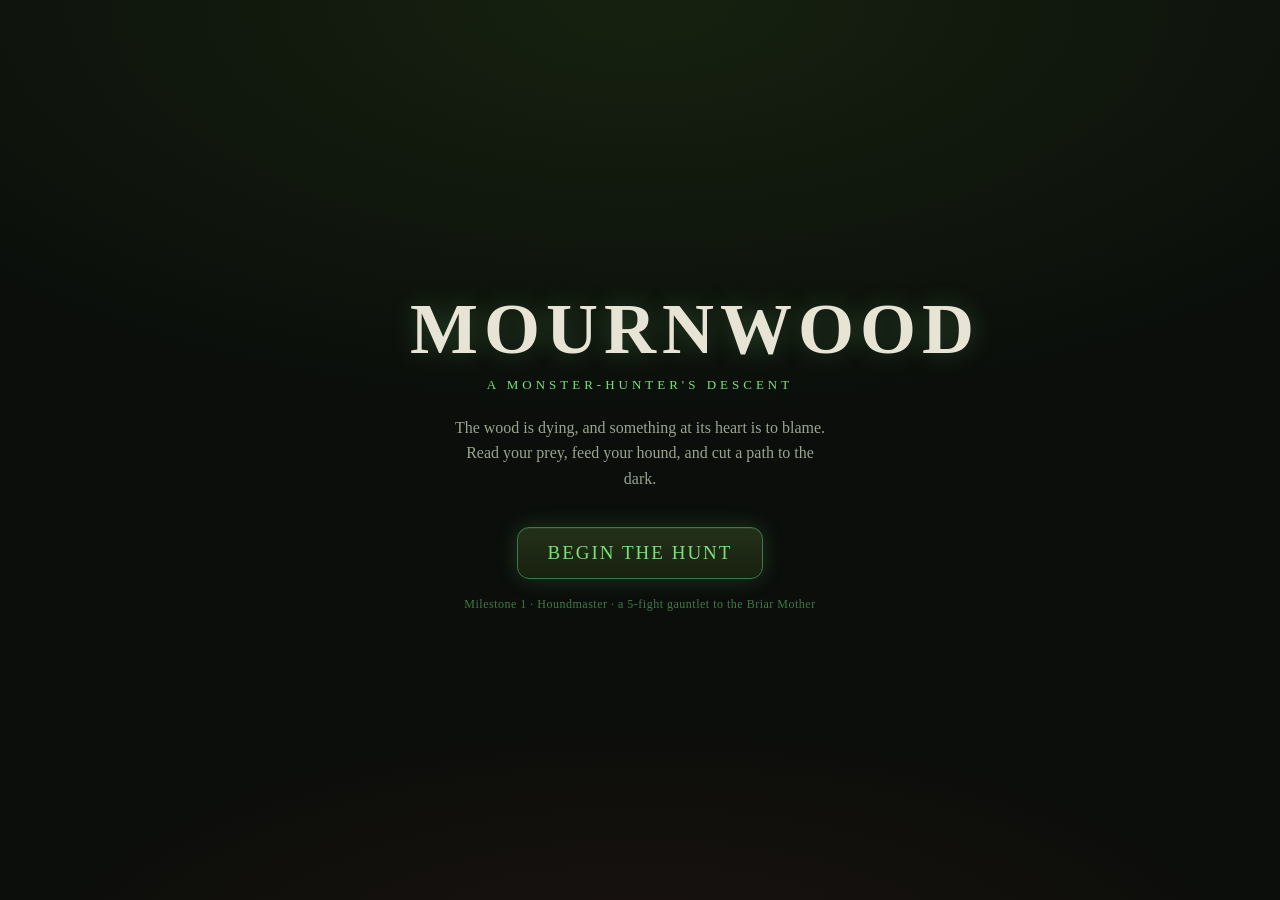
==== index.html @ 26a88653 "Milestone 1: core combat that feels great (Houndmaster) Op-based combat engine (reused from old game" ====
<!DOCTYPE html>
<html lang="en">
<head>
  <meta charset="UTF-8" />
  <meta name="viewport" content="width=device-width, initial-scale=1.0, maximum-scale=1.0, user-scalable=no, viewport-fit=cover" />
  <meta name="theme-color" content="#0c0f0c" />
  <title>Mournwood</title>
  <link rel="manifest" href="./manifest.json" />
  <link rel="icon" href="./icon.svg" />
  <link rel="stylesheet" href="./css/style.css" />
</head>
<body>
  <div id="app"></div>
  <script type="module" src="./js/main.js"></script>
</body>
</html>
---- css/style.css ----
/* Mournwood — grim woodcut, ash & ink, one witchfire-green accent. Phone-first portrait. */
:root {
  --bg: #0b0e0b; --bg2: #11160f; --panel: #161c14; --panel2: #1d2519;
  --ink: #0a0c09; --bone: #e7e4d6; --dim: #9aa48f; --line: #2c351f;
  --witch: #79e07a; --witch-dim: #3f7a45; --blood: #c5524a; --gold: #d8b15a;
}
* { margin: 0; padding: 0; box-sizing: border-box; -webkit-tap-highlight-color: transparent; }
html, body { height: 100%; background: var(--bg); color: var(--bone);
  font-family: 'Iowan Old Style', 'Palatino Linotype', Georgia, serif; overflow: hidden; }
#app { position: fixed; inset: 0; }
button { font-family: inherit; cursor: pointer; }

.screen { position: absolute; inset: 0; display: flex; flex-direction: column; }

/* ---------- title / overlays ---------- */
.screen.title, .screen.over, .screen.reward {
  align-items: center; justify-content: center; text-align: center; padding: 24px;
  background:
    radial-gradient(120% 80% at 50% 0%, #16210f 0%, transparent 60%),
    radial-gradient(100% 60% at 50% 110%, #1a120f 0%, transparent 55%), var(--bg);
}
.titlewrap { max-width: 460px; }
.logo { font-size: clamp(40px, 13vw, 72px); letter-spacing: 6px; font-weight: 700;
  color: var(--bone); text-shadow: 0 0 24px rgba(121,224,122,.25); }
.logo.small { font-size: clamp(26px, 8vw, 40px); color: var(--witch); }
.sub { color: var(--witch); letter-spacing: 4px; text-transform: uppercase; font-size: 13px; margin-top: 6px; }
.blurb { color: var(--dim); margin: 22px auto; line-height: 1.6; max-width: 380px; }
.m1note { color: var(--witch-dim); font-size: 12px; margin-top: 18px; letter-spacing: .5px; }
.big { margin-top: 14px; background: linear-gradient(180deg, #233019, #18210f);
  color: var(--witch); border: 1px solid var(--witch-dim); border-radius: 12px;
  padding: 14px 30px; font-size: 19px; letter-spacing: 2px; text-transform: uppercase;
  box-shadow: 0 0 22px rgba(121,224,122,.18), inset 0 1px 0 rgba(255,255,255,.05); }
.big:active { transform: translateY(1px); }

/* reward */
.screen.reward h2 { color: var(--bone); letter-spacing: 2px; }
.screen.reward .next { color: var(--witch); margin: 8px 0; }
.screen.reward .hp { color: var(--dim); font-size: 14px; }
.screen.reward .choose { margin: 18px 0 10px; color: var(--bone); }
.rewardcards { display: flex; gap: 12px; justify-content: center; flex-wrap: wrap; }
.skip { margin-top: 22px; background: transparent; color: var(--dim);
  border: 1px solid var(--line); border-radius: 10px; padding: 10px 20px; }

/* ---------- combat ---------- */
.screen.combat { background:
  radial-gradient(130% 70% at 50% -10%, #18230f 0%, transparent 55%),
  linear-gradient(180deg, #0d120c 0%, #0b0e0b 60%, #120d0c 100%); }
.combat { position: absolute; inset: 0; display: flex; flex-direction: column; }
@keyframes sshake { 0%,100%{transform:translate(0,0)} 25%{transform:translate(-5px,2px)} 50%{transform:translate(4px,-3px)} 75%{transform:translate(-3px,-2px)} }
.combat.screenshake { animation: sshake .3s; }

.enemies { flex: 1 1 auto; display: flex; gap: 12px; justify-content: center; align-items: center;
  padding: 18px 10px 6px; flex-wrap: wrap; align-content: center; }
.enemy { position: relative; width: 124px; padding: 8px 6px 6px; border-radius: 12px;
  background: linear-gradient(180deg, rgba(40,30,28,.5), rgba(20,16,14,.5));
  border: 1px solid #3a2a25; text-align: center; transition: transform .12s, box-shadow .2s, opacity .3s; }
.enemy.targetable { border-color: var(--witch); box-shadow: 0 0 16px rgba(121,224,122,.4); cursor: crosshair; }
.enemy.dead { opacity: 0; transform: scale(.6); pointer-events: none; }
.enemy .intent { font-size: 15px; font-weight: 700; min-height: 20px; color: var(--dim); }
.enemy .intent.i-atk { color: var(--blood); } .enemy .intent.i-def { color: #9ec5ff; }
.enemy .intent.i-buf { color: var(--gold); } .enemy .intent.i-deb { color: var(--witch); }
.enemy .por { font-size: 46px; line-height: 1; filter: drop-shadow(0 3px 4px rgba(0,0,0,.6)); }
.enemy .ename { font-size: 13px; color: var(--bone); margin: 2px 0; }
.traits { display: flex; flex-direction: column; gap: 2px; margin-top: 3px; }
.weak { color: var(--witch); font-size: 10.5px; }
.armor { color: #9ec5ff; font-size: 10.5px; }

.allies { flex: 0 0 auto; display: flex; gap: 12px; align-items: flex-end; justify-content: center; padding: 4px 10px 10px; }
.hound, .player { width: 150px; padding: 8px; border-radius: 12px; text-align: center;
  background: linear-gradient(180deg, rgba(30,40,22,.55), rgba(16,20,12,.55)); border: 1px solid var(--line); }
.hound.downed { opacity: .45; filter: grayscale(1); }
.hound .por, .player .por { font-size: 38px; }
.hound .meta b, .player .meta b { font-size: 13px; display: block; }
.atk { color: var(--blood); font-size: 12px; font-weight: 700; }
.downtag { color: var(--blood); font-size: 11px; font-weight: 700; letter-spacing: 1px; }
.blk { color: #9ec5ff; font-size: 12px; font-weight: 700; }

.bar { position: relative; height: 15px; border-radius: 8px; background: #0c0f0a;
  border: 1px solid var(--line); overflow: hidden; margin: 4px 0 2px; }
.bar .fill { height: 100%; background: linear-gradient(90deg, #3f8f43, #79e07a); transition: width .3s; }
.bar.foe .fill { background: linear-gradient(90deg, #8f3a33, #c5524a); }
.bar span { position: absolute; inset: 0; font-size: 10px; line-height: 15px; color: #fff;
  text-shadow: 0 1px 2px #000; text-align: center; }
.statuses { display: flex; gap: 4px; justify-content: center; flex-wrap: wrap; margin-top: 3px; }
.st { font-size: 11px; background: rgba(0,0,0,.35); border: 1px solid var(--line); border-radius: 6px; padding: 0 4px; }

@keyframes hs { 0%,100%{transform:translateX(0)} 30%{transform:translateX(-6px)} 60%{transform:translateX(5px)} }
.hitshake { animation: hs .25s; }
@keyframes pl { 0%{transform:scale(1)} 40%{transform:scale(1.12); filter:brightness(1.5)} 100%{transform:scale(1)} }
.pulse { animation: pl .35s; }

/* action bar + hud */
.actionbar { flex: 0 0 auto; display: flex; align-items: center; justify-content: space-between;
  padding: 6px 14px; border-top: 1px solid var(--line); background: rgba(8,10,7,.7); }
.hud { display: flex; flex-direction: column; gap: 2px; }
.energy { display: flex; align-items: center; gap: 4px; }
.pip { width: 13px; height: 13px; border-radius: 50%; background: #1c2416; border: 1px solid var(--witch-dim); }
.pip.on { background: radial-gradient(circle at 40% 35%, #b6ffb0, #4caa52); box-shadow: 0 0 8px rgba(121,224,122,.7); }
.elabel { color: var(--witch); font-size: 13px; margin-left: 4px; font-weight: 700; }
.piles { color: var(--dim); font-size: 12px; }
.endturn { background: linear-gradient(180deg, #2a2018, #1a130f); color: var(--gold);
  border: 1px solid #5a4326; border-radius: 10px; padding: 12px 18px; font-size: 16px; letter-spacing: 1px; }
.endturn:disabled { opacity: .4; }

/* hand */
.hand { flex: 0 0 auto; display: flex; gap: 8px; padding: 8px 10px 14px; overflow-x: auto;
  justify-content: safe center; background: linear-gradient(180deg, transparent, rgba(6,8,5,.6));
  box-shadow: inset -22px 0 16px -14px #000, inset 22px 0 16px -14px #000; scrollbar-width: none; }
.hand::-webkit-scrollbar { display: none; }
.card { flex: 0 0 108px; width: 108px; height: 150px; border-radius: 11px; padding: 8px 7px;
  background: linear-gradient(180deg, var(--panel2), var(--panel)); border: 1px solid var(--line);
  position: relative; display: flex; flex-direction: column; transition: transform .12s, box-shadow .15s; }
.card .cost { position: absolute; top: -7px; left: -7px; width: 26px; height: 26px; border-radius: 50%;
  background: radial-gradient(circle at 40% 35%, #2a3a1e, #11160d); border: 1px solid var(--witch-dim);
  color: var(--witch); font-weight: 700; display: flex; align-items: center; justify-content: center; font-size: 14px; }
.card .cname { font-size: 14px; font-weight: 700; color: var(--bone); text-align: center; margin-top: 2px; }
.card .ctype { font-size: 9px; text-transform: uppercase; letter-spacing: 1px; color: var(--dim); text-align: center; margin: 2px 0 5px; }
.card .ctext { font-size: 11px; line-height: 1.35; color: #cdd3c2; text-align: center; flex: 1; }
.card.type-attack { border-color: #5a3a33; } .card.type-skill { border-color: #3a4a55; }
.card.type-power  { border-color: #5a4a2a; } .card.type-curse { border-color: #4a2a4a; filter: grayscale(.4); }
.card.selected { border-color: var(--witch); box-shadow: 0 0 18px rgba(121,224,122,.5); transform: translateY(-10px); }
.card.unplayable { opacity: .5; }
.card:active { transform: translateY(-6px); }

/* floats */
.flt { position: fixed; transform: translate(-50%,-50%); font-weight: 800; font-size: 22px;
  pointer-events: none; z-index: 90; text-shadow: 0 2px 4px #000; animation: rise .9s ease-out forwards; }
@keyframes rise { 0%{opacity:0; transform:translate(-50%,-30%) scale(.6)} 20%{opacity:1} 100%{opacity:0; transform:translate(-50%,-150%) scale(1.1)} }
.flt.dmg { color: #ffd9a0; } .flt.crit { color: var(--witch); font-size: 28px; }
.flt.bleed { color: var(--blood); } .flt.heal { color: #9be38b; }
.flt.blk { color: #9ec5ff; } .flt.block { color: #9ec5ff; font-size: 16px; } .flt.status { color: #e7e4d6; font-size: 18px; }

/* toast */
.toast { position: fixed; top: 12px; left: 50%; transform: translateX(-50%) translateY(-20px);
  max-width: 90vw; background: rgba(10,14,9,.94); border: 1px solid var(--witch-dim); color: var(--bone);
  padding: 9px 16px; border-radius: 10px; font-size: 13px; opacity: 0; transition: all .25s; z-index: 95; text-align: center; }
.toast.show { opacity: 1; transform: translateX(-50%) translateY(0); }

/* end screen */
.endscreen { position: absolute; inset: 0; display: flex; align-items: center; justify-content: center;
  background: radial-gradient(circle at 50% 40%, rgba(10,16,8,.85), rgba(6,7,5,.96)); z-index: 100; }
.endpanel { text-align: center; padding: 30px; }
.endpanel h1 { font-size: 38px; letter-spacing: 3px; }
.endpanel p { color: var(--dim); margin: 14px 0 22px; }
.again { background: linear-gradient(180deg, #233019, #18210f); color: var(--witch);
  border: 1px solid var(--witch-dim); border-radius: 12px; padding: 12px 26px; font-size: 17px; letter-spacing: 1px; }
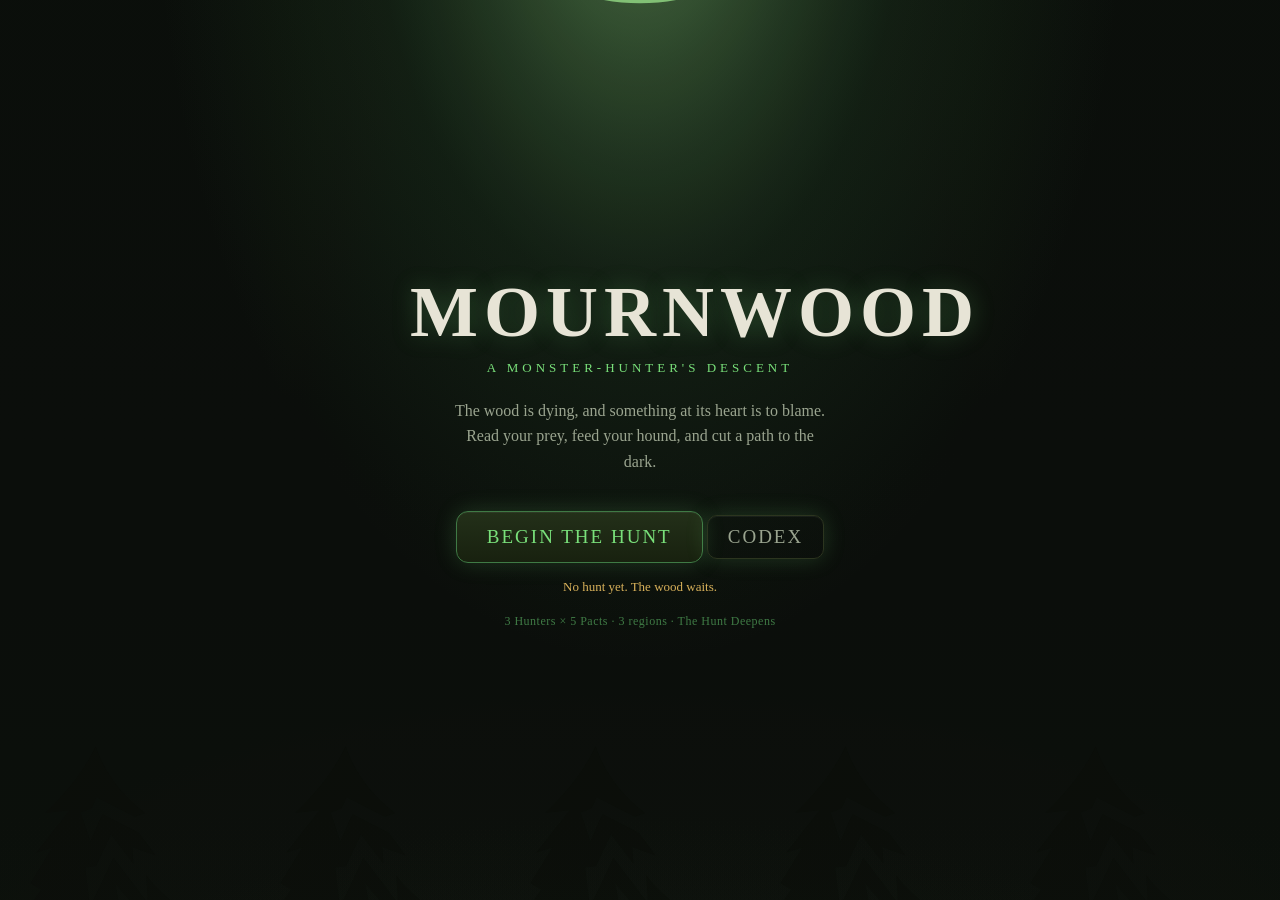
==== commit 51b4b51d: "Add Bording Hub visit counter (privacy-friendly, no cookies)" ====
--- a/index.html
+++ b/index.html
@@ -12,5 +12,7 @@
 <body>
   <div id="app"></div>
   <script type="module" src="./js/main.js"></script>
+  <!-- hub-stats visit counter -->
+  <script>(function(){try{var A="mournwood-remake",K="hubdev",d=localStorage.getItem(K);if(!d){d=(self.crypto&&crypto.randomUUID?crypto.randomUUID():Date.now()+"."+Math.random().toString(36).slice(2));localStorage.setItem(K,d);}var u="https://hub-stats.mathiasjob.workers.dev/hit",b=JSON.stringify({app:A,d:d});if(navigator.sendBeacon){navigator.sendBeacon(u,new Blob([b],{type:"application/json"}));}else{fetch(u,{method:"POST",body:b,headers:{"Content-Type":"application/json"},keepalive:true,mode:"no-cors"});}}catch(e){}})();</script>
 </body>
 </html>
--- a/css/style.css
+++ b/css/style.css
@@ -13,7 +13,7 @@
 .screen { position: absolute; inset: 0; display: flex; flex-direction: column; }
 
 /* ---------- title / overlays ---------- */
-.screen.title, .screen.over, .screen.reward {
+.screen.title, .screen.over, .screen.reward, .screen.regiontrans {
   align-items: center; justify-content: center; text-align: center; padding: 24px;
   background:
     radial-gradient(120% 80% at 50% 0%, #16210f 0%, transparent 60%),
@@ -64,6 +64,8 @@
 .traits { display: flex; flex-direction: column; gap: 2px; margin-top: 3px; }
 .weak { color: var(--witch); font-size: 10.5px; }
 .armor { color: #9ec5ff; font-size: 10.5px; }
+.ward { color: #d9a8ff; font-size: 10.5px; font-weight: 600; }
+.ward.broken { color: #ffd66e; }
 
 .allies { flex: 0 0 auto; display: flex; gap: 12px; align-items: flex-end; justify-content: center; padding: 4px 10px 10px; }
 .hound, .player { width: 150px; padding: 8px; border-radius: 12px; text-align: center;
@@ -144,3 +146,164 @@
 .endpanel p { color: var(--dim); margin: 14px 0 22px; }
 .again { background: linear-gradient(180deg, #233019, #18210f); color: var(--witch);
   border: 1px solid var(--witch-dim); border-radius: 12px; padding: 12px 26px; font-size: 17px; letter-spacing: 1px; }
+
+/* ============ Milestone 2: map + node screens ============ */
+.mapscreen { position: absolute; inset: 0; overflow-y: auto; -webkit-overflow-scrolling: touch;
+  background: radial-gradient(140% 60% at 50% 0%, #16210f 0%, transparent 55%), linear-gradient(180deg, #0d120c, #0b0e0b 70%, #120d0c); }
+.maphud { position: sticky; top: 0; z-index: 5; display: flex; flex-direction: column; gap: 2px;
+  padding: 8px 12px; background: rgba(8,11,7,.92); border-bottom: 1px solid var(--line); }
+.maphud .region { font-size: 17px; letter-spacing: 2px; color: var(--bone); }
+.maphud .stats { display: flex; gap: 10px; align-items: center; font-size: 13px; color: var(--dim); flex-wrap: wrap; }
+.maphud .stats span:first-child { color: #9be38b; } .maphud .gold, .maphud .stats span:nth-child(2) { color: var(--gold); }
+.maphud .relics .rel { font-size: 15px; margin-right: 2px; } .maphud .relics i { color: var(--witch-dim); font-size: 11px; }
+.deckbtn { margin-left: auto; background: #16210f; border: 1px solid var(--witch-dim); color: var(--witch); border-radius: 8px; padding: 4px 10px; font-size: 13px; }
+
+.mapboard { position: relative; margin: 0 auto; }
+.mapedges { position: absolute; top: 0; left: 0; pointer-events: none; }
+.edge { stroke: #2c3520; stroke-width: 2; stroke-dasharray: 4 5; }
+.edge.live { stroke: var(--witch-dim); stroke-width: 3; stroke-dasharray: none; }
+.mapnode { position: absolute; width: 48px; height: 48px; border-radius: 50%; border: 2px solid #2c3520;
+  background: #11160f; color: var(--bone); display: flex; align-items: center; justify-content: center; font-size: 22px; padding: 0; }
+.mapnode .ic { line-height: 1; }
+.mapnode.cleared { opacity: .35; }
+.mapnode.current { border-color: var(--bone); box-shadow: 0 0 0 3px rgba(231,228,214,.2); opacity: .8; }
+.mapnode.reach { border-color: var(--witch); box-shadow: 0 0 16px rgba(121,224,122,.55); animation: nodepulse 1.4s infinite; cursor: pointer; }
+@keyframes nodepulse { 0%,100% { box-shadow: 0 0 10px rgba(121,224,122,.4); } 50% { box-shadow: 0 0 20px rgba(121,224,122,.75); } }
+.mapnode.t-elite { color: var(--gold); } .mapnode.t-boss { width: 64px; height: 64px; font-size: 30px; color: var(--blood); border-color: #7a2a24; }
+.mapnode.t-rest { color: #ff9a5a; } .mapnode.t-shop { color: #9ec5ff; } .mapnode.t-hunt { color: var(--blood); } .mapnode.t-cache { color: var(--gold); }
+.maplabel { position: absolute; transform: translateX(-50%); font-size: 10px; color: var(--dim); white-space: nowrap; }
+.maplabel.preview { display: flex; flex-direction: column; align-items: center; text-align: center; max-width: 132px; white-space: normal; line-height: 1.2; }
+.maplabel.preview b { color: var(--bone); font-size: 10px; }
+.maplabel.preview .pv { color: var(--dim); font-size: 9px; }
+
+/* node screens */
+.screen.node { align-items: center; justify-content: flex-start; padding: 24px 16px 40px; overflow-y: auto;
+  text-align: center; background: radial-gradient(120% 70% at 50% 0%, #16210f, transparent 60%), var(--bg); }
+.screen.node h2 { letter-spacing: 2px; margin: 8px 0; color: var(--bone); }
+.screen.node h3 { color: var(--witch); margin: 16px 0 6px; font-size: 14px; letter-spacing: 1px; }
+.screen.node .sub { color: var(--dim); margin-bottom: 14px; }
+.screen.node .story { color: #cdd3c2; max-width: 420px; margin: 6px auto 20px; line-height: 1.6; font-style: italic; }
+.cardrow { display: flex; gap: 12px; justify-content: center; flex-wrap: wrap; }
+.cardrow.wrap { max-width: 480px; }
+.cardrow .card, .shoprow .card { position: relative; cursor: pointer; }
+.card .up { font-size: 9.5px; color: var(--witch); margin-top: 4px; border-top: 1px solid var(--line); padding-top: 3px; }
+.card .xn { position: absolute; bottom: 4px; right: 6px; color: var(--gold); font-weight: 700; font-size: 12px; }
+.price { margin-top: 6px; font-size: 12px; color: var(--gold); } .price.cant { color: var(--blood); opacity: .8; }
+.relicrow { display: flex; gap: 12px; justify-content: center; flex-wrap: wrap; }
+.relictile { width: 150px; padding: 10px; border-radius: 12px; background: var(--panel); border: 1px solid var(--line); cursor: pointer; }
+.relictile .ric { font-size: 26px; } .relictile b { display: block; color: var(--gold); font-size: 13px; margin: 2px 0; } .relictile small { color: var(--dim); font-size: 11px; line-height: 1.3; display: block; }
+.services { margin: 16px 0; } .svc { background: var(--panel2); border: 1px solid var(--line); color: var(--bone); border-radius: 10px; padding: 10px 16px; }
+.svc small { display: block; color: var(--gold); font-size: 11px; }
+.campopts, .choices, .cacheopts { display: flex; flex-direction: column; gap: 12px; max-width: 360px; margin: 10px auto; width: 100%; }
+.campbtn, .choice, .cacheopt { background: linear-gradient(180deg, var(--panel2), var(--panel)); border: 1px solid var(--line);
+  color: var(--bone); border-radius: 12px; padding: 14px; font-size: 17px; text-align: left; }
+.campbtn small, .choice small, .cacheopt small { display: block; color: var(--dim); font-size: 12px; margin-top: 3px; }
+.cacheopt { display: flex; align-items: center; gap: 12px; } .cacheopt .cic { font-size: 26px; } .cacheopt b { flex: 0 0 auto; }
+.ghost, .ghostbig { background: transparent; color: var(--dim); border: 1px solid var(--line); border-radius: 10px; padding: 10px 20px; margin-top: 18px; }
+.big2 { background: linear-gradient(180deg, #233019, #18210f); color: var(--witch); border: 1px solid var(--witch-dim);
+  border-radius: 12px; padding: 12px 26px; font-size: 17px; margin-top: 18px; }
+.toastscreen { align-items: center; justify-content: center; } .toastbig { color: var(--gold); font-size: 19px; max-width: 360px; line-height: 1.5; }
+
+/* deck overlay */
+.deckov { position: fixed; inset: 0; background: rgba(6,8,5,.9); z-index: 60; display: flex; align-items: center; justify-content: center; padding: 16px; overflow-y: auto; }
+.deckpanel { max-width: 500px; text-align: center; padding: 16px; }
+.deckpanel h2 { color: var(--bone); margin-bottom: 14px; }
+
+/* ---------- hunter / pact selection ---------- */
+.screen.select { align-items: center; justify-content: flex-start; padding: 22px 14px;
+  overflow-y: auto;
+  background: radial-gradient(120% 70% at 50% 0%, #16210f 0%, transparent 60%), var(--bg); }
+.selwrap { width: 100%; max-width: 460px; margin: auto; text-align: center; }
+.seltitle { color: var(--bone); letter-spacing: 2px; text-transform: uppercase; font-size: 22px; margin-bottom: 6px; }
+.selsub { color: var(--dim); font-size: 13px; margin-bottom: 14px; }
+.selcards { display: flex; flex-direction: column; gap: 12px; }
+.selcard { text-align: left; background: linear-gradient(180deg, var(--panel2), var(--panel));
+  border: 1px solid var(--line); border-radius: 14px; padding: 14px 16px; color: var(--bone);
+  display: grid; grid-template-columns: auto 1fr; grid-template-rows: auto auto auto; column-gap: 12px; align-items: center; }
+.selcard:active { transform: translateY(1px); }
+.selcard .selemoji { grid-row: 1 / 3; font-size: 34px; }
+.selcard b { font-size: 17px; }
+.selcard small { grid-column: 2; color: var(--dim); font-size: 12.5px; line-height: 1.45; }
+.selcard .selhp { grid-column: 2; color: var(--blood); font-size: 12px; margin-top: 4px; }
+.selcard .selrelic { grid-column: 2; color: var(--witch); font-size: 12px; margin-top: 4px; }
+.selcard.pact { border-color: #3a4a28; }
+.selback { margin-top: 16px; }
+
+/* ---------- contraptions (Tinker) ---------- */
+.contraptions { display: flex; gap: 6px; flex-wrap: wrap; justify-content: center; align-self: stretch; padding: 0 8px 2px; }
+.contraption { display: flex; align-items: center; gap: 5px; background: linear-gradient(180deg, #1b2417, #141a10);
+  border: 1px solid var(--witch-dim); border-radius: 9px; padding: 5px 9px; font-size: 12px; color: var(--bone); }
+.contraption .cgic { font-size: 16px; }
+.contraption .cgval { color: var(--witch); font-weight: 700; }
+.contraption.k-block { border-color: #4a6a8f; } .contraption.k-block .cgval { color: #8fc4ff; }
+.contraption.k-strength { border-color: #8f6a4a; } .contraption.k-strength .cgval { color: var(--gold); }
+.contraption.k-bleed { border-color: #8f4a4a; } .contraption.k-bleed .cgval { color: var(--blood); }
+
+/* ---------- combo readout (Assassin) ---------- */
+.combo { color: var(--gold); font-size: 12.5px; font-weight: 700; letter-spacing: .5px; }
+
+/* ---------- record line (title / win) ---------- */
+.record { color: var(--gold); font-size: 13px; margin-top: 14px; line-height: 1.5; }
+.record b { color: var(--bone); }
+
+/* ---------- ascension selector ---------- */
+.ascbar { margin: 6px 0 14px; padding: 10px 12px; border: 1px solid var(--witch-dim); border-radius: 12px;
+  background: linear-gradient(180deg, #14200f, #0e150b); }
+.asclabel { color: var(--witch); font-size: 11px; letter-spacing: .5px; text-transform: uppercase; margin-bottom: 6px; }
+.ascctrl { display: flex; align-items: center; gap: 10px; justify-content: space-between; }
+.ascb { width: 40px; height: 40px; flex: 0 0 auto; background: #1b2417; color: var(--witch);
+  border: 1px solid var(--witch-dim); border-radius: 10px; font-size: 17px; }
+.ascb:disabled { opacity: .3; }
+.ascname { flex: 1; text-align: center; min-width: 0; }
+.ascname b { display: block; color: var(--bone); font-size: 15px; }
+.ascname small { color: var(--dim); font-size: 11.5px; line-height: 1.35; display: block; }
+
+/* ---------- codex ---------- */
+.screen.codex { overflow-y: auto; padding: 20px 14px 40px; display: block;
+  background: radial-gradient(120% 60% at 50% 0%, #16210f 0%, transparent 60%), var(--bg); }
+.codexwrap { max-width: 480px; margin: 0 auto; }
+.cdxh { color: var(--witch); font-size: 13px; letter-spacing: 1px; text-transform: uppercase;
+  margin: 18px 0 8px; border-bottom: 1px solid var(--line); padding-bottom: 4px; }
+.cdx { display: flex; gap: 10px; align-items: flex-start; padding: 8px 4px; }
+.cdxic { font-size: 22px; flex: 0 0 30px; text-align: center; }
+.cdx b { color: var(--bone); font-size: 14px; }
+.cdx small { display: block; color: var(--dim); font-size: 12.5px; line-height: 1.45; margin-top: 2px; }
+.codex .back { display: block; margin: 22px auto 0; }
+
+/* mid-run codex button */
+.codexbtn2 { margin-left: 6px; width: 30px; height: 30px; background: #1b2417; color: var(--witch);
+  border: 1px solid var(--witch-dim); border-radius: 8px; font-size: 15px; font-weight: 700; }
+
+/* ---------- art (manifest-gated; falls back to emoji/typography when absent) ---------- */
+.artimg { position: absolute; inset: 0; width: 100%; height: 100%; object-fit: contain; display: block;
+  padding: 9%; filter: drop-shadow(0 0 5px rgba(121,224,122,.25)); }
+.card .cart .artimg { padding: 7%; }
+
+/* portrait slots: positioned, clipped boxes so woodcut art fills them cleanly */
+.enemy .por { position: relative; width: 96px; height: 96px; margin: 0 auto; overflow: hidden;
+  border-radius: 10px; display: flex; align-items: center; justify-content: center; font-size: 46px; }
+.hound .por, .player .por { position: relative; width: 70px; height: 70px; margin: 0 auto; overflow: hidden;
+  border-radius: 10px; display: flex; align-items: center; justify-content: center; font-size: 34px; }
+
+/* card art banner + typographic monogram fallback */
+.card .cart { position: relative; height: 40px; margin: 1px 0 2px; border-radius: 7px; overflow: hidden;
+  display: flex; align-items: center; justify-content: center; border: 1px solid var(--line);
+  background: radial-gradient(circle at 50% 38%, #1c2616, #0e1209); }
+.card .cart .mono { font-size: 24px; font-weight: 800; color: var(--witch-dim); opacity: .85;
+  font-family: 'Iowan Old Style', Georgia, serif; }
+.card .ctext { font-size: 10.5px; line-height: 1.3; }
+
+/* hunter-select portrait */
+.selcard .selemoji.por { position: relative; width: 56px; height: 56px; overflow: hidden; border-radius: 10px;
+  display: inline-flex; align-items: center; justify-content: center; font-size: 34px; }
+
+/* background art overlay (title + combat), dimmed behind content */
+.has-bgart::before { content: ''; position: absolute; inset: 0; z-index: 0; background-image: var(--bgart);
+  background-size: cover; background-position: center; pointer-events: none; opacity: .3; }
+.screen.title.has-bgart::before { opacity: .92; }
+.combat.has-bgart::before { opacity: .5; }
+.screen.title > *, .combat > * { position: relative; z-index: 1; }
+
+/* attribution credit line (Codex) */
+.credits { margin: 18px auto 4px; max-width: 380px; font-size: 11px; color: var(--dim); line-height: 1.5; }
+.credits b { color: var(--witch-dim); }
